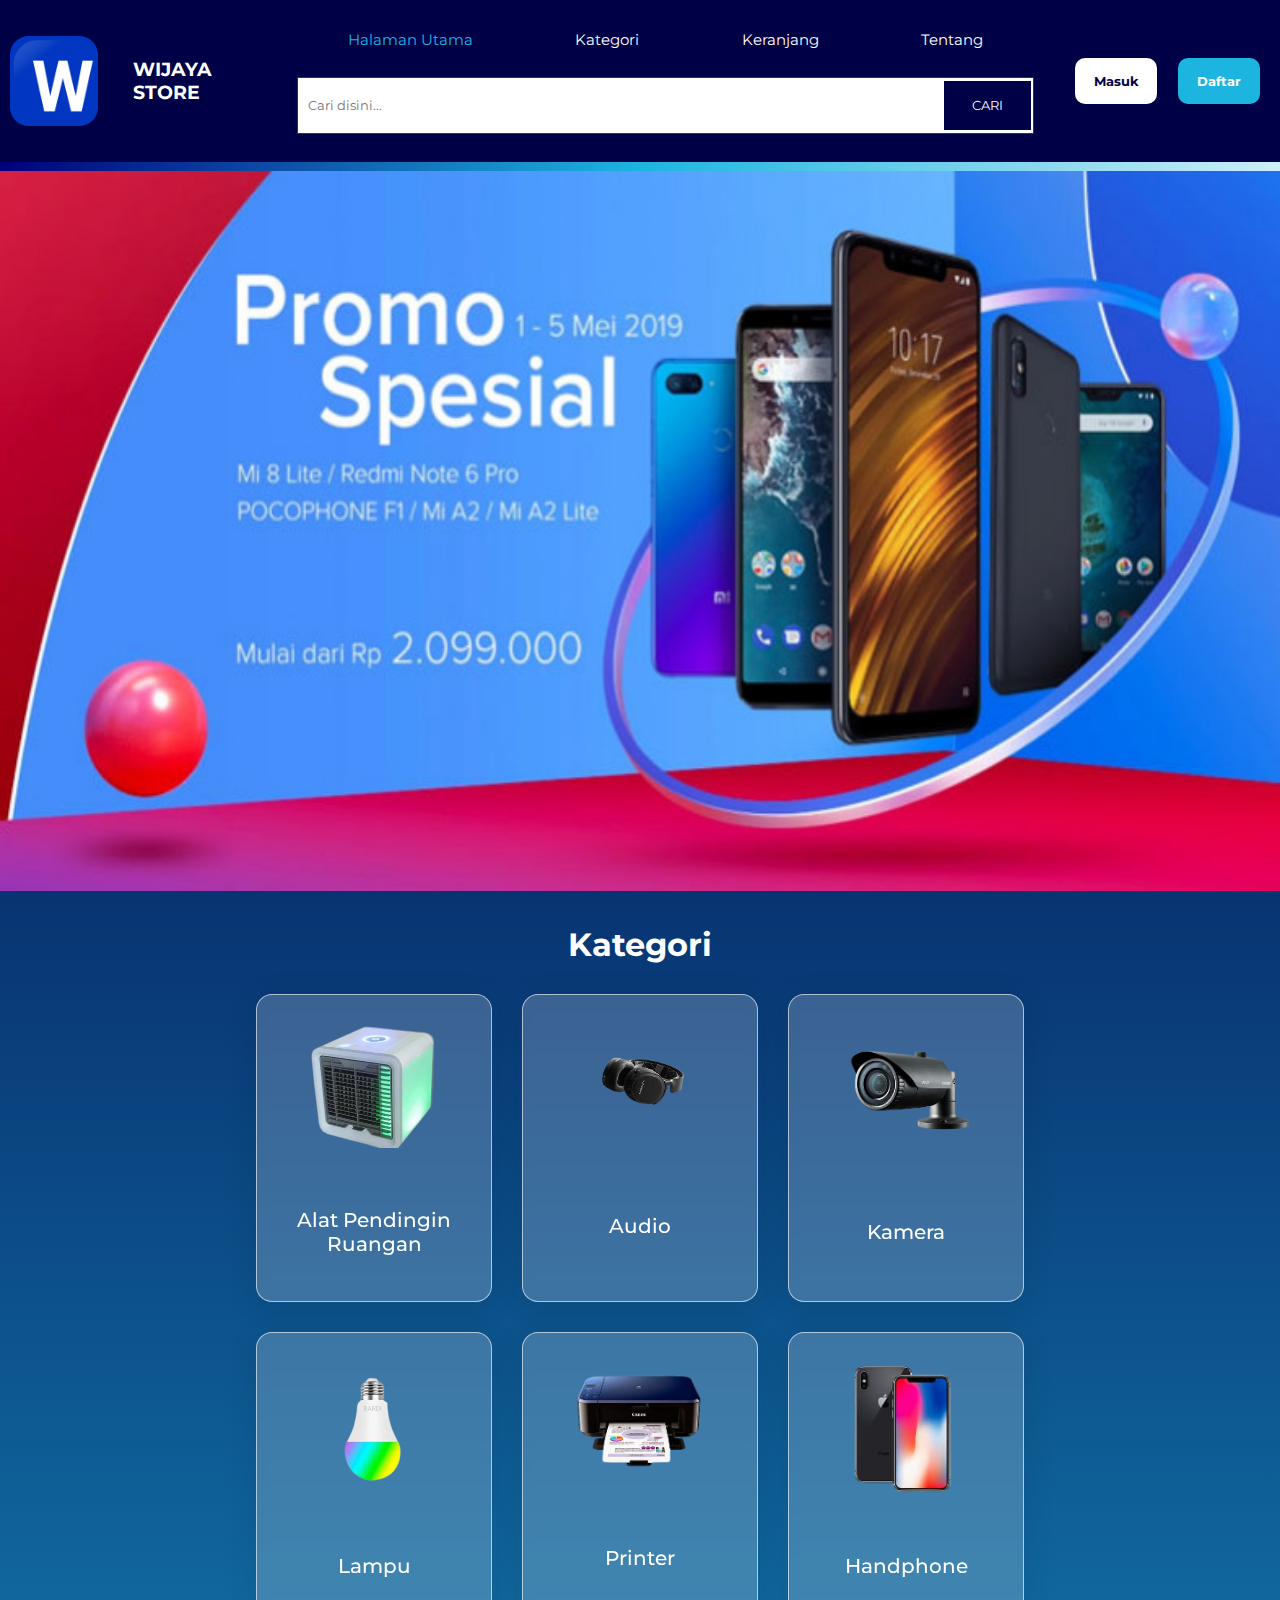
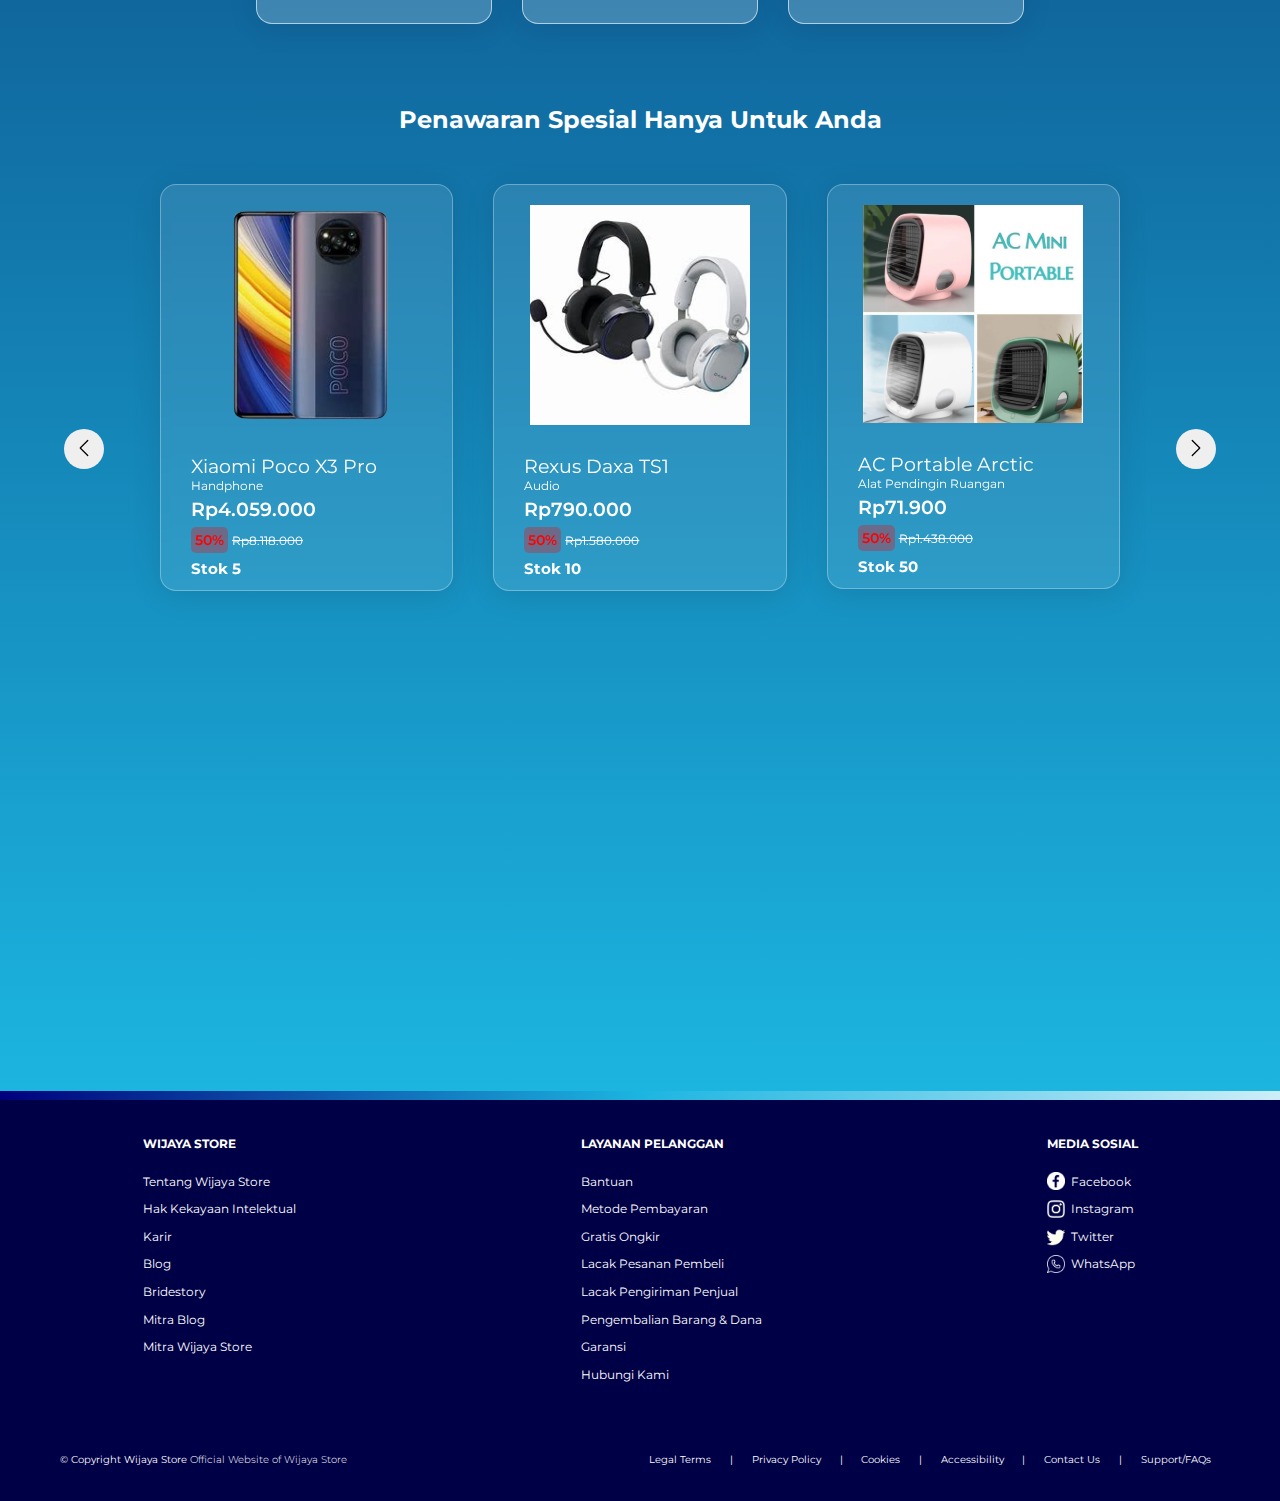
==== index.html @ 104b27a5 "FINAL CHANGES" ====
<!DOCTYPE html>
<html lang="en">
<head>
    <meta charset="UTF-8">
    <meta http-equiv="X-UA-Compatible" content="IE=edge">
    <meta name="viewport" content="width=device-width, initial-scale=1.0">
    <link rel="preconnect" href="https://fonts.googleapis.com">
    <link rel="preconnect" href="https://fonts.gstatic.com" crossorigin>
    <link href="https://fonts.googleapis.com/css2?family=Montserrat:wght@100;400;500;700&display=swap" rel="stylesheet">
    <link rel="stylesheet" href="styles.css">
    <link rel="icon" type="image/png" href="../ImageBank/logo.png">
    <link rel="stylesheet" href="../header.css">
    <link rel="stylesheet" href="../footer.css">
    <title>Wijaya Store | Home Page</title>
</head>
<body>
    <header>
        <img src="../ImageBank/logo.png" alt="" class="header-logo">
        <h3 class="header-name">WIJAYA STORE</h3>
        <nav class="header-nav">
            <ul>
                <li class="current-page">Halaman Utama</li>
                <li><a href="../HalamanKategori/kategori.html">Kategori</a></li>
                <li><a href="../Keranjang/keranjang.html">Keranjang</a></li>
                <li><a href="../Tentang/tentang.html">Tentang</a></li>
            </ul>
        </nav>
        <button class="btn btn-masuk" onClick="location.href= '../MasukPage/masuk.html'">Masuk</button>
        <button class="btn btn-daftar" onClick="location.href='../DaftarPage/daftar.html'">Daftar</button>
        <form class="header-cari">
            <input type="text" placeholder="Cari disini...">
            <button>CARI</button>
        </form>
    </header>
    <div class="pembatas"></div>


    <main>
        <img src="../ImageBank/hero-image.jpg" alt="" class="hero-image">
        <div class="kategori">
            <h1 class="kategori-title">Kategori</h1>
            <div class="kategori-lists">
                <a href="../DaftarProduk/produk.html">
                <div class="kategori-list">
                    <img src="../ImageBank/pendingin.png" alt="Alat Pendingin Ruangan" class="kategori-image">
                    <div class="kategori-caption">Alat Pendingin <br>Ruangan</div>
                </div>
                </a>
                <a href="../DaftarProduk/produk.html">
                <div class="kategori-list">
                    <img src="../ImageBank/audio.png" alt="Audio" class="kategori-image">
                    <div class="kategori-caption">Audio</div>
                </div>
                </a>
                <a href="../DaftarProduk/produk.html">
                <div class="kategori-list">
                    <img src="../ImageBank/camera.png" alt="Kamera" class="kategori-image">
                    <div class="kategori-caption">Kamera</div>
                </div>
                </a>
                <a href="../DaftarProduk/produk.html">
                <div class="kategori-list">
                    <img src="../ImageBank/lampu.png" alt="Lampu" class="kategori-image">
                    <div class="kategori-caption">Lampu</div>
                </div>
                </a>
                <a href="../DaftarProduk/produk.html">
                <div class="kategori-list">
                    <img src="../ImageBank/printer.png" alt="Printer" class="kategori-image">
                    <div class="kategori-caption">Printer</div>
                </div>
                </a>
                <a href="../DaftarProduk/produk.html">
                <div class="kategori-list">
                    <img src="../ImageBank/handphone.png" alt="Handphone" class="kategori-image">
                    <div class="kategori-caption">Handphone</div>
                </div>
                </a>
            </div>
        </div>

        <div class="penawaran-spesial">
            <h2 class="penawaran-title">Penawaran Spesial Hanya Untuk Anda</h2>
            
            <button class="penawaran-btn penawaran-btn-back">
                <svg xmlns="http://www.w3.org/2000/svg" width="20" height="20" fill="currentColor" class="bi bi-chevron-left" viewBox="0 0 16 16">
                    <path fill-rule="evenodd" d="M11.354 1.646a.5.5 0 0 1 0 .708L5.707 8l5.647 5.646a.5.5 0 0 1-.708.708l-6-6a.5.5 0 0 1 0-.708l6-6a.5.5 0 0 1 .708 0z"/>
                </svg>
            </button>
            <button class="penawaran-btn penawaran-btn-next">
                <svg xmlns="http://www.w3.org/2000/svg" width="20" height="20" fill="currentColor" class="bi bi-chevron-right" viewBox="0 0 16 16">
                    <path fill-rule="evenodd" d="M4.646 1.646a.5.5 0 0 1 .708 0l6 6a.5.5 0 0 1 0 .708l-6 6a.5.5 0 0 1-.708-.708L10.293 8 4.646 2.354a.5.5 0 0 1 0-.708z"/>
                </svg>
            </button>


            <div class="penawaran-lists">
                <a href="../LayarProduk/LayarProdukPage.html">
                <div class="penawaran-list">
                    <img src="../ImageBank/xiaomi.png" alt="" class="penawaran-image">
                    <div class="penawaran-desc">
                        <div class="penawaran-product">Xiaomi Poco X3 Pro</div>
                        <div class="penawaran-kategori">Handphone</div>
                        <div class="penawaran-harga">Rp4.059.000</div>
                        <div class="penawaran-discount">
                            <span>50%</span>
                            <span>Rp8.118.000</span>
                        </div>
                        <div class="penawaran-stok">Stok 5</div>
                    </div>
                </div>
                </a>
                <a href="../LayarProduk/LayarProdukPage.html">
                <div class="penawaran-list">
                    <img src="../ImageBank/rexus.png" alt="" class="penawaran-image">
                    <div class="penawaran-desc">
                        <div class="penawaran-product">Rexus Daxa TS1</div>
                        <div class="penawaran-kategori">Audio</div>
                        <div class="penawaran-harga">Rp790.000</div>
                        <div class="penawaran-discount">
                            <span>50%</span>
                            <span>Rp1.580.000</span>
                        </div>
                        <div class="penawaran-stok">Stok 10</div>
                    </div>
                </div>
                </a>
                <a href="../LayarProduk/LayarProdukPage.html">
                <div class="penawaran-list">
                    <img src="../ImageBank/AC.png" alt="" class="penawaran-image">
                    <div class="penawaran-desc">
                        <div class="penawaran-product">AC Portable Arctic</div>
                        <div class="penawaran-kategori">Alat Pendingin Ruangan</div>
                        <div class="penawaran-harga">Rp71.900</div>
                        <div class="penawaran-discount">
                            <span>50%</span>
                            <span>Rp1.438.000</span>
                        </div>
                        <div class="penawaran-stok">Stok 50</div>
                    </div>
                </div>
                </a>
            </div>
        </div>
    </main>

    <div class="pembatas"></div>
    <footer>
        <div class="footer-container">
            <ul>
                <li class="footer-title">WIJAYA STORE</li>
                <li>Tentang Wijaya Store</li>
                <li>Hak Kekayaan Intelektual</li>
                <li>Karir</li>
                <li>Blog</li>
                <li>Bridestory</li>
                <li>Mitra Blog</li>
                <li>Mitra Wijaya Store</li>
            </ul>
            <ul>
                <li class="footer-title">LAYANAN PELANGGAN</li>
                <li>Bantuan</li>
                <li>Metode Pembayaran</li>
                <li>Gratis Ongkir</li>
                <li>Lacak Pesanan Pembeli</li>
                <li>Lacak Pengiriman Penjual</li>
                <li>Pengembalian Barang & Dana</li>
                <li>Garansi</li>
                <li>Hubungi Kami</li>
            </ul>
            <ul class="media-sosial">
                <li class="footer-title">MEDIA SOSIAL</li>
                <li>
                    <img src="../ImageBank/facebook-logo.png" alt="facebook" class="footer-images">
                    <span>Facebook</span>
                </li>
                <li>
                    <img src="../ImageBank/instagram-logo.png" alt="instagram" class="footer-images">
                    <span>Instagram</span>
                </li>
                <li>
                    <img src="../ImageBank/twitter-logo.png" alt="twitter" class="footer-images">
                    <span>Twitter</span>
                </li>
                <li>
                    <img src="../ImageBank/whatsapp-logo.png" alt="images" class="footer-images">
                    <span>WhatsApp</span>
                </li>
            </ul>
        </div>
        <div class="copyright">
            <div class="copyright-left">
                <span>© Copyright Wijaya Store</span>
                <span>Official Website of Wijaya Store</span>
            </div>
            <ul>
                <li>Legal Terms</li> |
                <li>Privacy Policy</li> |
                <li>Cookies</li> |
                <li>Accessibility</li> |
                <li>Contact Us</li> |
                <li>Support/FAQs</li>
            </ul>
        </div>
    </footer>
</body>
</html>
---- styles.css ----
@import "../global_styles.css";

body{
    color : rgb(255, 255, 255);
}

a{
    text-decoration: none;
    color : rgb(255, 255, 255);
}

.hero-image{
    height : 80vh;
    width : 100%;
}

button{
    cursor : pointer;
}

/* main */
main{
    height : 280vh;
    background-image : linear-gradient(to bottom, var(--clr-primary-1), var(--clr-primary-2));
}

/* kategori */
.kategori{
    width : 60vw;
    height : 70vh;
    margin : 10px auto;
}

.kategori-lists{
    display : grid;
    grid-template-columns: repeat(3, 1fr);
    grid-gap : 30px;
    width : 100%;
    height : 100%;
    margin : 0 auto;
}

.kategori-title{
    text-align: center;
    margin : 30px 0;
}

.kategori-list{
    border-radius : 20px;
    display : flex;
    flex-direction: column;
    justify-content: space-around;
    align-items: center;
    cursor : pointer;
    background: rgba(255, 255, 255, 0.2);
    border-radius: 16px;
    box-shadow: 0 4px 30px rgba(0, 0, 0, 0.1);
    backdrop-filter: blur(5px);
    -webkit-backdrop-filter: blur(5px);
    border: 1px solid rgba(255, 255, 255, .6);
    transition: all .1s;
    width : 100%;
    height : 100%;
}

.kategori-list:hover{
    transform : scale(1.1);
    box-shadow: 2px 6px 10px rgba(255, 255, 255, 0.3);
}

.kategori-image{
    width : var(--kategori-image-width);
}

.kategori-caption{
    text-align: center;
    font-weight: 500;
    margin-bottom : 15px;
    font-size : 20px;
}


/* penawaran */
.penawaran-spesial{
    height : 60vh;
    width : 75vw;
    margin : 150px auto 0;
    position : relative;
}

.penawaran-title{
    text-align : center;
    margin : 50px 0;
}

.penawaran-lists{
    display : grid;
    grid-template-columns: repeat(3, 1fr);
    grid-gap : 40px;
    width : 100%;
    height : 100%;
    margin : 20px auto;
}

.penawaran-list{
    display : flex;
    flex-direction: column;
    cursor : pointer;
    background: rgba(255, 255, 255, 0.1);
    border-radius: 16px;
    box-shadow: 0 4px 30px rgba(0, 0, 0, 0.1);
    backdrop-filter: blur(5px);
    -webkit-backdrop-filter: blur(5px);
    border: 1px solid rgba(255, 255, 255, 0.3);
    transition : .3s;
    justify-content: center;
}

.penawaran-list:hover{
    transform : scale(1.05);
    box-shadow: 2px 6px 10px rgba(255, 255, 255, 0.2);
}

.penawaran-image{
    align-self : center;
    width : 220px;
    margin-top : 20px;
}

.penawaran-desc{
    font-size : 19px;
    margin-top : 30px;
    margin-left : 30px;
}

.penawaran-kategori{
    font-size : 12px;
}

.penawaran-harga{
    font-weight : 600;
    margin-top : 5px;
}

.penawaran-discount{
    font-size : 14px;
    margin-top : 10px;
}
.penawaran-discount span:first-child{
    background-color : rgba(255, 0, 0, .3);
    padding : 4px;
    border-radius : 5px;
    color : rgb(255,0,0);
    font-weight : 600;
}
.penawaran-discount span:last-child{
    text-decoration: line-through;
    font-size : 12px;
}
.penawaran-stok{
    font-size : 15px;
    margin-top : 10px;
    font-weight : 700;
    margin-bottom : 12px;
}


.penawaran-btn{
    position : absolute;
    top : 60%;
    border-radius : 50%;
    border : none;
    width : 40px;
    height : 40px;
    transition : transform .2s;
}

.penawaran-btn path{
    box-shadow : 2px 3px 5px rgb(91, 91, 91);
}

.penawaran-btn:hover{
     box-shadow : 2px 3px 5px rgba(125, 125, 125, 0.7);
     transform : scale(1.1);
}

.penawaran-btn-back{
    left : -10%;
}
 
.penawaran-btn-next{
    right : -10%;
}
---- header.css ----
header{
    display : grid;
    position : sticky;
    top : 0;
    left : 0;
    right : 0;
    bottom : 0;
    height : 18vh;
    background-color : var(--clr-primary-1);
    grid-template-columns: 10% 10% 32% 32% 8% 8%; 
    grid-template-rows : 30% 70%;
    justify-content : center;
    align-items : center;
    z-index : 1;
    color : white;
}

button{
    cursor: pointer;
}

.current-page{
    color : var(--clr-pembatas-2);
}

.header-logo{
    height: 90px;  
    margin : 10px;  
}

.header-name{
    margin-left : 5px;
}

.header-nav, 
.header-cari{
    grid-column : span 2;
}

.header-logo,
.header-name,
.btn
{
    grid-row : span 2;
}

.header-nav{
    align-self : flex-end;
}

.header-nav ul{
    display : flex;
    font-size : 15px;
    justify-content : space-around;
    width : 90%;
    margin : 0 auto;
}

.header-nav li{
    cursor : pointer;
}

.header-cari{
    background-color: rgb(255,255,255);
    display : flex;
    justify-content : center;
    width : 90%;
    margin : 0 auto;
    height : 50%;
    border : 1px solid rgb(53, 53, 53);
}

.header-cari input{
    width : 100%;
    outline : none;
    border : none;
    padding : 10px;
}

.header-cari button{
    color : rgb(255, 255, 255);
    width : 100px;
    height : 90%;
    margin : auto 2px;
    border : none;
    background-color : var(--clr-primary-1);
}

.btn{
    height : 28%;
    border-radius : 10px;
    border : none;
    width : 80%;
    font-weight : bold;
}

.btn-masuk{
    color : var(--clr-primary-1);
    background : rgb(255, 255, 255);
    transition: 0.4s;
}

.btn-masuk:hover{
    transform: scale(1.2);
    background-color: rgb(255, 255, 255, 0.3);
    color: white;
}

.btn-daftar{
    color : rgb(255, 255, 255);
    background: var(--clr-pembatas-2);
    transition: 0.4s;
}

.btn-daftar:hover{
    transform: scale(1.2);
    background-color: rgb(255, 255, 255, 0.3);
}


.pembatas{
    position : sticky;
    top : 18%;
    height : 1vh;
    background-image : linear-gradient(to right, var(--clr-pembatas-1), var(--clr-pembatas-2), var(--clr-pembatas-3));
    z-index : 1;
}
---- footer.css ----
footer{
    color : rgb(255, 255, 255);
    height : 100%;
    background-color : var(--clr-primary-1);
    line-height : 2.3;
    font-size : var(--footer-default-size);
}

.footer-container{
    width : 100%;
    height : 100%;
    display : flex;
    justify-content : space-around;
    padding : 30px 0;
}

.footer-title{
    font-weight : 700;
    margin-bottom : 10px;
    cursor : none;
}

.copyright{
    margin : 0 30px;
    font-size : 10px;
    display : flex;
    justify-content : space-between;
    padding : 30px;
}

.copyright-left span:last-child{
    font-weight : 300;
}

.copyright ul{
    display : flex;
    justify-content : space-around;
    width : 50%;
}

footer li{
    cursor : pointer;
}

.footer-images{
    width : 18px;
    margin-right : 6px;
}

.media-sosial li{
    display : flex;
    align-items : center;
}
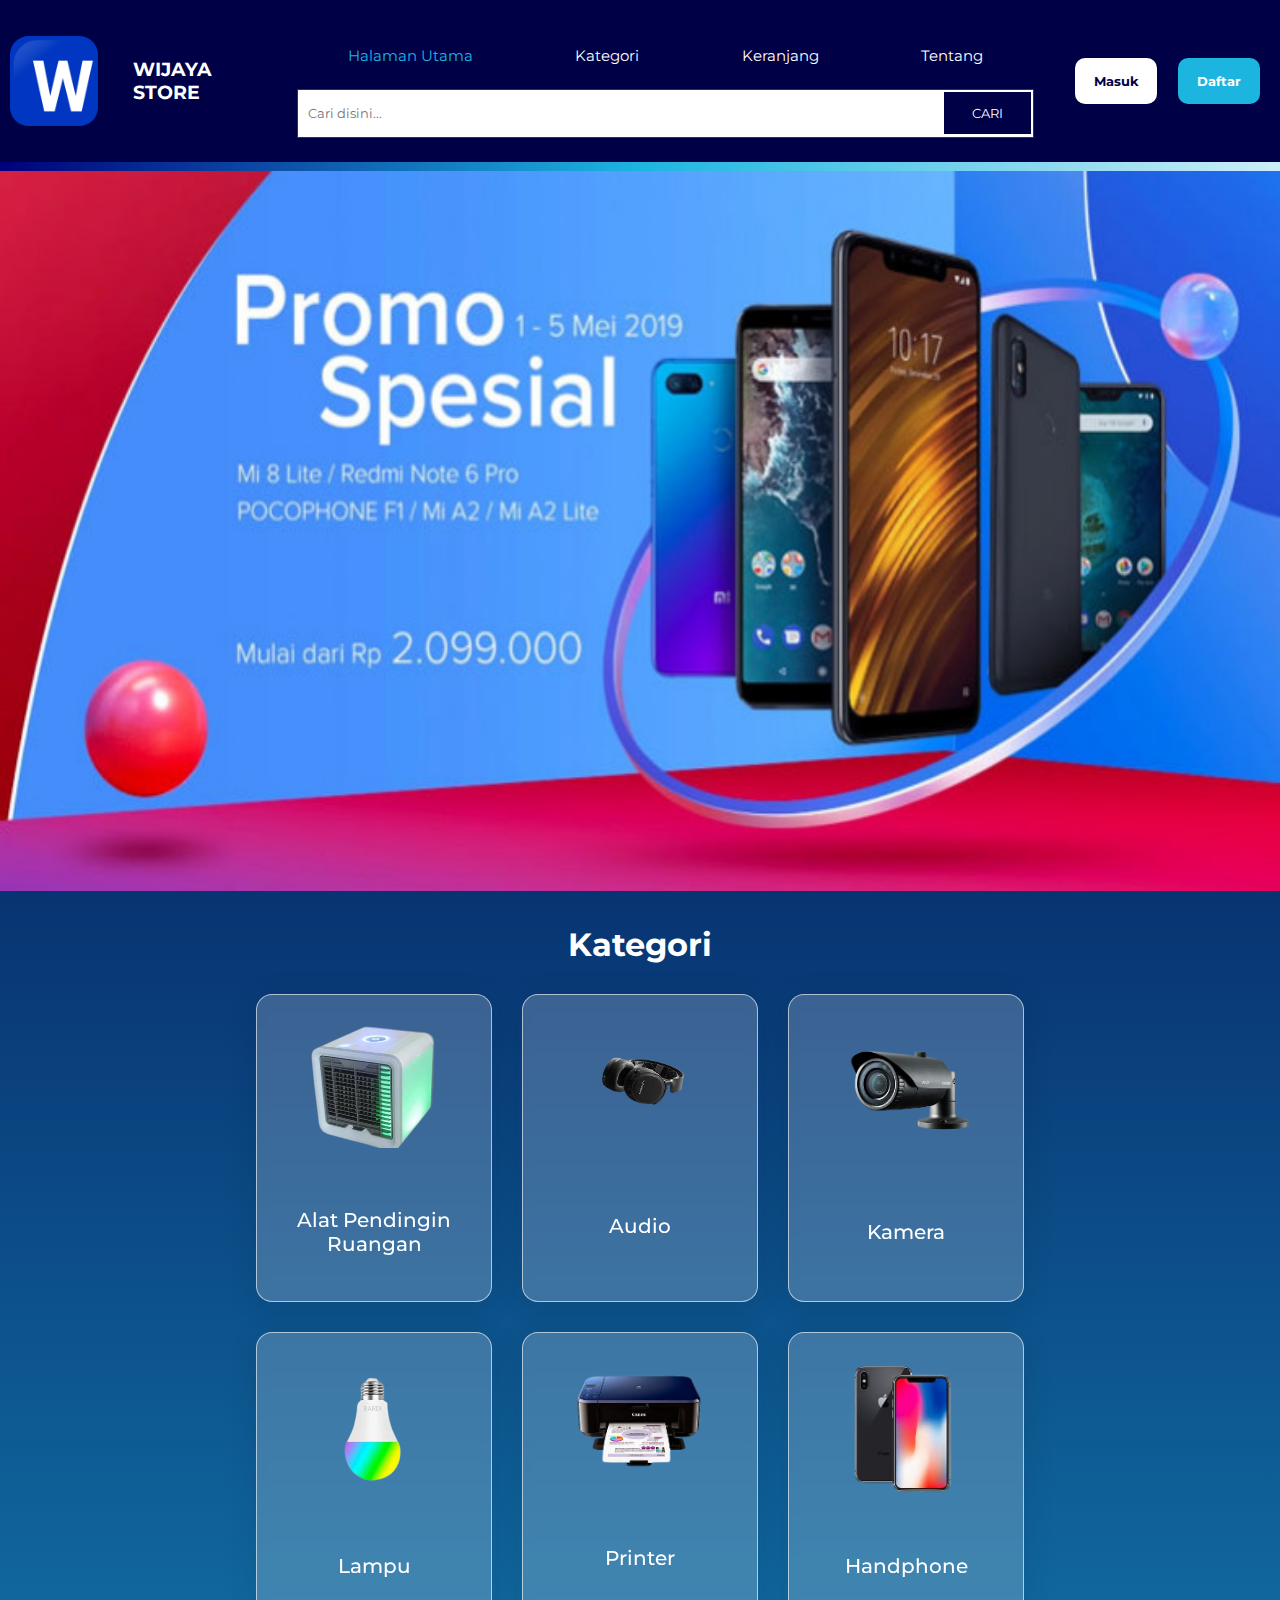
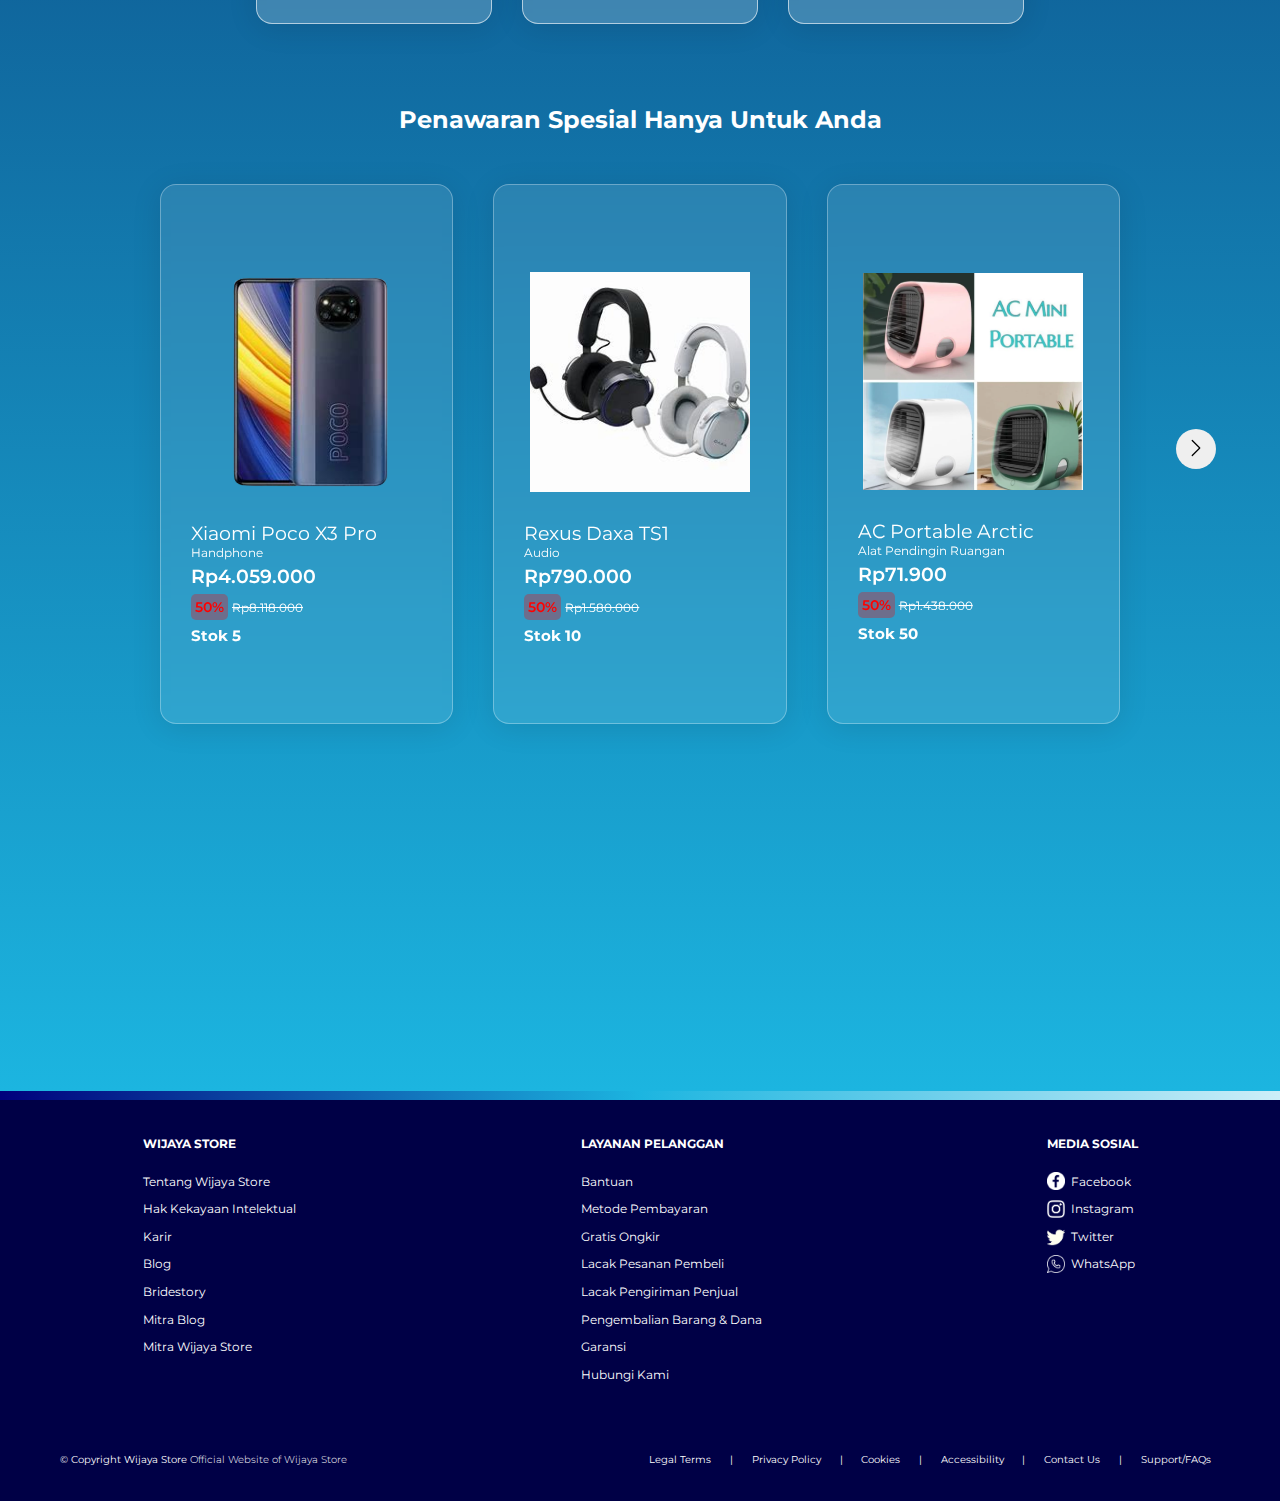
==== commit fe4b962d: "added script.js and keranjang.js" ====
--- a/index.html
+++ b/index.html
@@ -8,25 +8,25 @@
     <link rel="preconnect" href="https://fonts.gstatic.com" crossorigin>
     <link href="https://fonts.googleapis.com/css2?family=Montserrat:wght@100;400;500;700&display=swap" rel="stylesheet">
     <link rel="stylesheet" href="styles.css">
-    <link rel="icon" type="image/png" href="../ImageBank/logo.png">
-    <link rel="stylesheet" href="../header.css">
-    <link rel="stylesheet" href="../footer.css">
+    <link rel="icon" type="image/png" href="ImageBank/logo.png">
+    <link rel="stylesheet" href="header.css">
+    <link rel="stylesheet" href="footer.css">
     <title>Wijaya Store | Home Page</title>
 </head>
 <body>
     <header>
-        <img src="../ImageBank/logo.png" alt="" class="header-logo">
+        <img src="ImageBank/logo.png" alt="" class="header-logo">
         <h3 class="header-name">WIJAYA STORE</h3>
         <nav class="header-nav">
             <ul>
                 <li class="current-page">Halaman Utama</li>
-                <li><a href="../HalamanKategori/kategori.html">Kategori</a></li>
-                <li><a href="../Keranjang/keranjang.html">Keranjang</a></li>
-                <li><a href="../Tentang/tentang.html">Tentang</a></li>
+                <li><a href="HalamanKategori/kategori.html">Kategori</a></li>
+                <li><a href="Keranjang/keranjang.html">Keranjang</a></li>
+                <li><a href="Tentang/tentang.html">Tentang</a></li>
             </ul>
         </nav>
-        <button class="btn btn-masuk" onClick="location.href= '../MasukPage/masuk.html'">Masuk</button>
-        <button class="btn btn-daftar" onClick="location.href='../DaftarPage/daftar.html'">Daftar</button>
+        <button class="btn btn-masuk" onClick="location.href= 'MasukPage/masuk.html'">Masuk</button>
+        <button class="btn btn-daftar" onClick="location.href='DaftarPage/daftar.html'">Daftar</button>
         <form class="header-cari">
             <input type="text" placeholder="Cari disini...">
             <button>CARI</button>
@@ -36,43 +36,43 @@
 
 
     <main>
-        <img src="../ImageBank/hero-image.jpg" alt="" class="hero-image">
+        <img src="ImageBank/hero-image.jpg" alt="" class="hero-image">
         <div class="kategori">
             <h1 class="kategori-title">Kategori</h1>
             <div class="kategori-lists">
-                <a href="../DaftarProduk/produk.html">
-                <div class="kategori-list">
-                    <img src="../ImageBank/pendingin.png" alt="Alat Pendingin Ruangan" class="kategori-image">
+                <a href="DaftarProduk/produk.html">
+                <div class="kategori-list">
+                    <img src="ImageBank/pendingin.png" alt="Alat Pendingin Ruangan" class="kategori-image">
                     <div class="kategori-caption">Alat Pendingin <br>Ruangan</div>
                 </div>
                 </a>
-                <a href="../DaftarProduk/produk.html">
-                <div class="kategori-list">
-                    <img src="../ImageBank/audio.png" alt="Audio" class="kategori-image">
+                <a href="DaftarProduk/produk.html">
+                <div class="kategori-list">
+                    <img src="ImageBank/audio.png" alt="Audio" class="kategori-image">
                     <div class="kategori-caption">Audio</div>
                 </div>
                 </a>
-                <a href="../DaftarProduk/produk.html">
-                <div class="kategori-list">
-                    <img src="../ImageBank/camera.png" alt="Kamera" class="kategori-image">
+                <a href="DaftarProduk/produk.html">
+                <div class="kategori-list">
+                    <img src="ImageBank/camera.png" alt="Kamera" class="kategori-image">
                     <div class="kategori-caption">Kamera</div>
                 </div>
                 </a>
-                <a href="../DaftarProduk/produk.html">
-                <div class="kategori-list">
-                    <img src="../ImageBank/lampu.png" alt="Lampu" class="kategori-image">
+                <a href="DaftarProduk/produk.html">
+                <div class="kategori-list">
+                    <img src="ImageBank/lampu.png" alt="Lampu" class="kategori-image">
                     <div class="kategori-caption">Lampu</div>
                 </div>
                 </a>
-                <a href="../DaftarProduk/produk.html">
-                <div class="kategori-list">
-                    <img src="../ImageBank/printer.png" alt="Printer" class="kategori-image">
+                <a href="DaftarProduk/produk.html">
+                <div class="kategori-list">
+                    <img src="ImageBank/printer.png" alt="Printer" class="kategori-image">
                     <div class="kategori-caption">Printer</div>
                 </div>
                 </a>
-                <a href="../DaftarProduk/produk.html">
-                <div class="kategori-list">
-                    <img src="../ImageBank/handphone.png" alt="Handphone" class="kategori-image">
+                <a href="DaftarProduk/produk.html">
+                <div class="kategori-list">
+                    <img src="ImageBank/handphone.png" alt="Handphone" class="kategori-image">
                     <div class="kategori-caption">Handphone</div>
                 </div>
                 </a>
@@ -82,12 +82,12 @@
         <div class="penawaran-spesial">
             <h2 class="penawaran-title">Penawaran Spesial Hanya Untuk Anda</h2>
             
-            <button class="penawaran-btn penawaran-btn-back">
+            <button class="penawaran-btn penawaran-btn-prev" onclick="prevSlide()">
                 <svg xmlns="http://www.w3.org/2000/svg" width="20" height="20" fill="currentColor" class="bi bi-chevron-left" viewBox="0 0 16 16">
                     <path fill-rule="evenodd" d="M11.354 1.646a.5.5 0 0 1 0 .708L5.707 8l5.647 5.646a.5.5 0 0 1-.708.708l-6-6a.5.5 0 0 1 0-.708l6-6a.5.5 0 0 1 .708 0z"/>
                 </svg>
             </button>
-            <button class="penawaran-btn penawaran-btn-next">
+            <button class="penawaran-btn penawaran-btn-next" onclick="nextSlide()">
                 <svg xmlns="http://www.w3.org/2000/svg" width="20" height="20" fill="currentColor" class="bi bi-chevron-right" viewBox="0 0 16 16">
                     <path fill-rule="evenodd" d="M4.646 1.646a.5.5 0 0 1 .708 0l6 6a.5.5 0 0 1 0 .708l-6 6a.5.5 0 0 1-.708-.708L10.293 8 4.646 2.354a.5.5 0 0 1 0-.708z"/>
                 </svg>
@@ -95,9 +95,8 @@
 
 
             <div class="penawaran-lists">
-                <a href="../LayarProduk/LayarProdukPage.html">
-                <div class="penawaran-list">
-                    <img src="../ImageBank/xiaomi.png" alt="" class="penawaran-image">
+                <a class="penawaran-list active" href="LayarProduk/LayarProdukPage.html">
+                    <img src="ImageBank/xiaomi.png" alt="" class="penawaran-image">
                     <div class="penawaran-desc">
                         <div class="penawaran-product">Xiaomi Poco X3 Pro</div>
                         <div class="penawaran-kategori">Handphone</div>
@@ -108,11 +107,9 @@
                         </div>
                         <div class="penawaran-stok">Stok 5</div>
                     </div>
-                </div>
-                </a>
-                <a href="../LayarProduk/LayarProdukPage.html">
-                <div class="penawaran-list">
-                    <img src="../ImageBank/rexus.png" alt="" class="penawaran-image">
+                </a>
+                <a class="penawaran-list active" href="LayarProduk/LayarProdukPage.html">
+                    <img src="ImageBank/rexus.png" alt="" class="penawaran-image">
                     <div class="penawaran-desc">
                         <div class="penawaran-product">Rexus Daxa TS1</div>
                         <div class="penawaran-kategori">Audio</div>
@@ -123,11 +120,9 @@
                         </div>
                         <div class="penawaran-stok">Stok 10</div>
                     </div>
-                </div>
-                </a>
-                <a href="../LayarProduk/LayarProdukPage.html">
-                <div class="penawaran-list">
-                    <img src="../ImageBank/AC.png" alt="" class="penawaran-image">
+                </a>
+                <a class="penawaran-list active" href="LayarProduk/LayarProdukPage.html">
+                    <img src="ImageBank/AC.png" alt="" class="penawaran-image">
                     <div class="penawaran-desc">
                         <div class="penawaran-product">AC Portable Arctic</div>
                         <div class="penawaran-kategori">Alat Pendingin Ruangan</div>
@@ -138,7 +133,48 @@
                         </div>
                         <div class="penawaran-stok">Stok 50</div>
                     </div>
-                </div>
+                </a>
+
+                <a class="penawaran-list" href="LayarProduk/LayarProdukPage.html">
+                    <img src="ImageBank/headsetpromo.png" alt="" class="penawaran-image">
+                    <div class="penawaran-desc">
+                        <div class="penawaran-product">Logitech G533</div>
+                        <div class="penawaran-kategori">Audio</div>
+                        <div class="penawaran-harga">Rp60.000</div>
+                        <div class="penawaran-discount">
+                            <span>50%</span>
+                            <span>Rp120.000</span>
+                        </div>
+                        <div class="penawaran-stok">Stok 15</div>
+                    </div>
+                </a>
+
+                <a class="penawaran-list" href="LayarProduk/LayarProdukPage.html">
+                    <img src="ImageBank/kipaspromo.jpg" alt="" class="penawaran-image">
+                    <div class="penawaran-desc">
+                        <div class="penawaran-product">Portable Fan</div>
+                        <div class="penawaran-kategori">Alat Pendingin Ruangan</div>
+                        <div class="penawaran-harga">Rp30.000</div>
+                        <div class="penawaran-discount">
+                            <span>50%</span>
+                            <span>Rp60.000</span>
+                        </div>
+                        <div class="penawaran-stok">Stok 20</div>
+                    </div>
+                </a>
+
+                <a class="penawaran-list" href="LayarProduk/LayarProdukPage.html">
+                    <img src="ImageBank/realmepromo.png" alt="" class="penawaran-image">
+                    <div class="penawaran-desc">
+                        <div class="penawaran-product">Realme Neo GT 2</div>
+                        <div class="penawaran-kategori">Handphone</div>
+                        <div class="penawaran-harga">Rp71.900</div>
+                        <div class="penawaran-discount">
+                            <span>50%</span>
+                            <span>Rp1.438.000</span>
+                        </div>
+                        <div class="penawaran-stok">Stok 50</div>
+                    </div>
                 </a>
             </div>
         </div>
@@ -171,19 +207,19 @@
             <ul class="media-sosial">
                 <li class="footer-title">MEDIA SOSIAL</li>
                 <li>
-                    <img src="../ImageBank/facebook-logo.png" alt="facebook" class="footer-images">
+                    <img src="ImageBank/facebook-logo.png" alt="facebook" class="footer-images">
                     <span>Facebook</span>
                 </li>
                 <li>
-                    <img src="../ImageBank/instagram-logo.png" alt="instagram" class="footer-images">
+                    <img src="ImageBank/instagram-logo.png" alt="instagram" class="footer-images">
                     <span>Instagram</span>
                 </li>
                 <li>
-                    <img src="../ImageBank/twitter-logo.png" alt="twitter" class="footer-images">
+                    <img src="ImageBank/twitter-logo.png" alt="twitter" class="footer-images">
                     <span>Twitter</span>
                 </li>
                 <li>
-                    <img src="../ImageBank/whatsapp-logo.png" alt="images" class="footer-images">
+                    <img src="ImageBank/whatsapp-logo.png" alt="images" class="footer-images">
                     <span>WhatsApp</span>
                 </li>
             </ul>
@@ -203,5 +239,8 @@
             </ul>
         </div>
     </footer>
+
+    
+    <script src="script.js" defer></script>
 </body>
 </html>--- a/styles.css
+++ b/styles.css
@@ -1,4 +1,4 @@
-@import "../global_styles.css";
+@import "global_styles.css";
 
 body{
     color : rgb(255, 255, 255);
@@ -102,6 +102,10 @@
     margin : 20px auto;
 }
 
+.penawaran-lists a:not(.active){
+    display : none;
+}
+
 .penawaran-list{
     display : flex;
     flex-direction: column;
@@ -115,6 +119,7 @@
     transition : .3s;
     justify-content: center;
 }
+
 
 .penawaran-list:hover{
     transform : scale(1.05);
@@ -184,7 +189,7 @@
      transform : scale(1.1);
 }
 
-.penawaran-btn-back{
+.penawaran-btn-prev{
     left : -10%;
 }
  
--- a/header.css
+++ b/header.css
@@ -3,13 +3,11 @@
     display : grid;
     position : sticky;
     top : 0;
-    left : 0;
-    right : 0;
-    bottom : 0;
     height : 18vh;
     background-color : var(--clr-primary-1);
     grid-template-columns: 10% 10% 32% 32% 8% 8%; 
-    grid-template-rows : 30% 70%;
+    /* grid-template-columns: 7rem 6rem 23rem 23rem 6rem 6rem; */
+    grid-template-rows: 40% 60%;
     justify-content : center;
     align-items : center;
     z-index : 1;
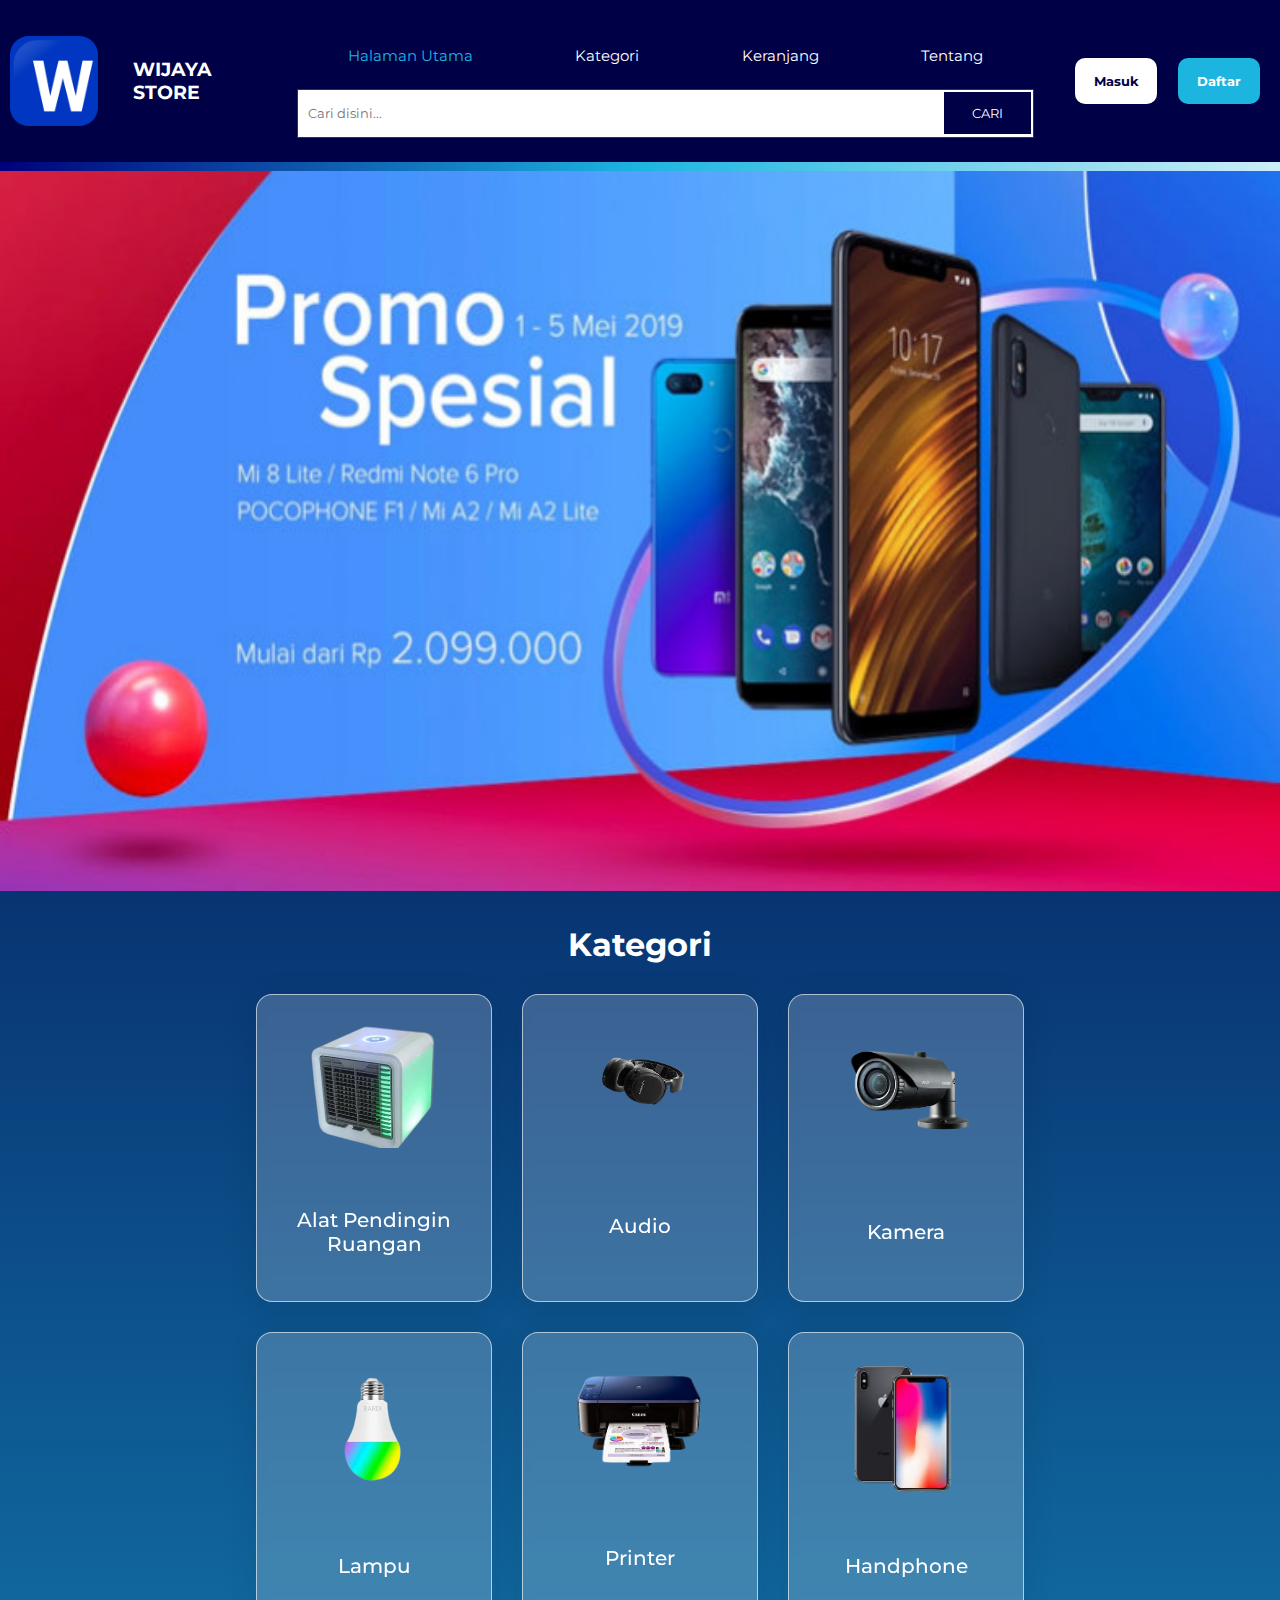
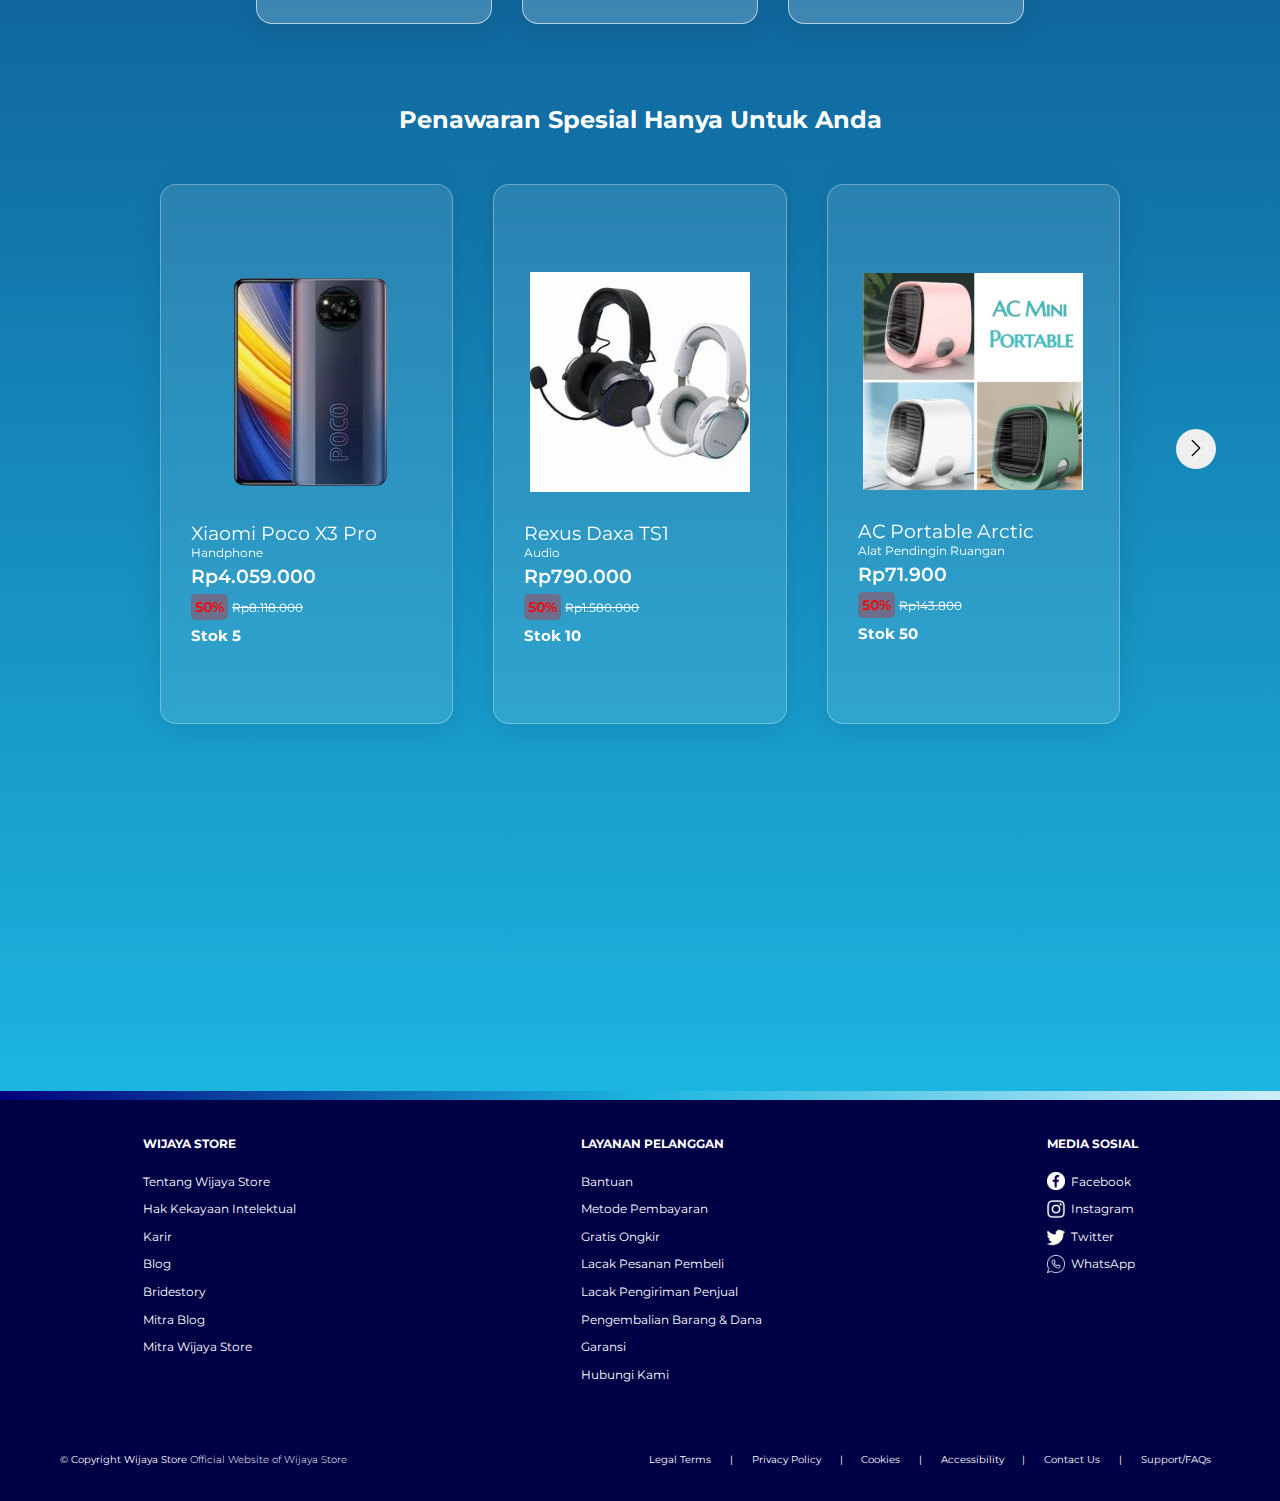
==== commit d51c73b0: "Update index.html" ====
--- a/index.html
+++ b/index.html
@@ -129,7 +129,7 @@
                         <div class="penawaran-harga">Rp71.900</div>
                         <div class="penawaran-discount">
                             <span>50%</span>
-                            <span>Rp1.438.000</span>
+                            <span>Rp143.800</span>
                         </div>
                         <div class="penawaran-stok">Stok 50</div>
                     </div>
@@ -140,10 +140,10 @@
                     <div class="penawaran-desc">
                         <div class="penawaran-product">Logitech G533</div>
                         <div class="penawaran-kategori">Audio</div>
-                        <div class="penawaran-harga">Rp60.000</div>
-                        <div class="penawaran-discount">
-                            <span>50%</span>
-                            <span>Rp120.000</span>
+                        <div class="penawaran-harga">Rp790.000</div>
+                        <div class="penawaran-discount">
+                            <span>50%</span>
+                            <span>Rp1.580.000</span>
                         </div>
                         <div class="penawaran-stok">Stok 15</div>
                     </div>
@@ -154,10 +154,10 @@
                     <div class="penawaran-desc">
                         <div class="penawaran-product">Portable Fan</div>
                         <div class="penawaran-kategori">Alat Pendingin Ruangan</div>
-                        <div class="penawaran-harga">Rp30.000</div>
-                        <div class="penawaran-discount">
-                            <span>50%</span>
-                            <span>Rp60.000</span>
+                        <div class="penawaran-harga">Rp71.900</div>
+                        <div class="penawaran-discount">
+                            <span>50%</span>
+                            <span>Rp143.800</span>
                         </div>
                         <div class="penawaran-stok">Stok 20</div>
                     </div>
@@ -168,10 +168,10 @@
                     <div class="penawaran-desc">
                         <div class="penawaran-product">Realme Neo GT 2</div>
                         <div class="penawaran-kategori">Handphone</div>
-                        <div class="penawaran-harga">Rp71.900</div>
-                        <div class="penawaran-discount">
-                            <span>50%</span>
-                            <span>Rp1.438.000</span>
+                        <div class="penawaran-harga">Rp4.059.000</div>
+                        <div class="penawaran-discount">
+                            <span>50%</span>
+                            <span>Rp8.118.000</span>
                         </div>
                         <div class="penawaran-stok">Stok 50</div>
                     </div>
